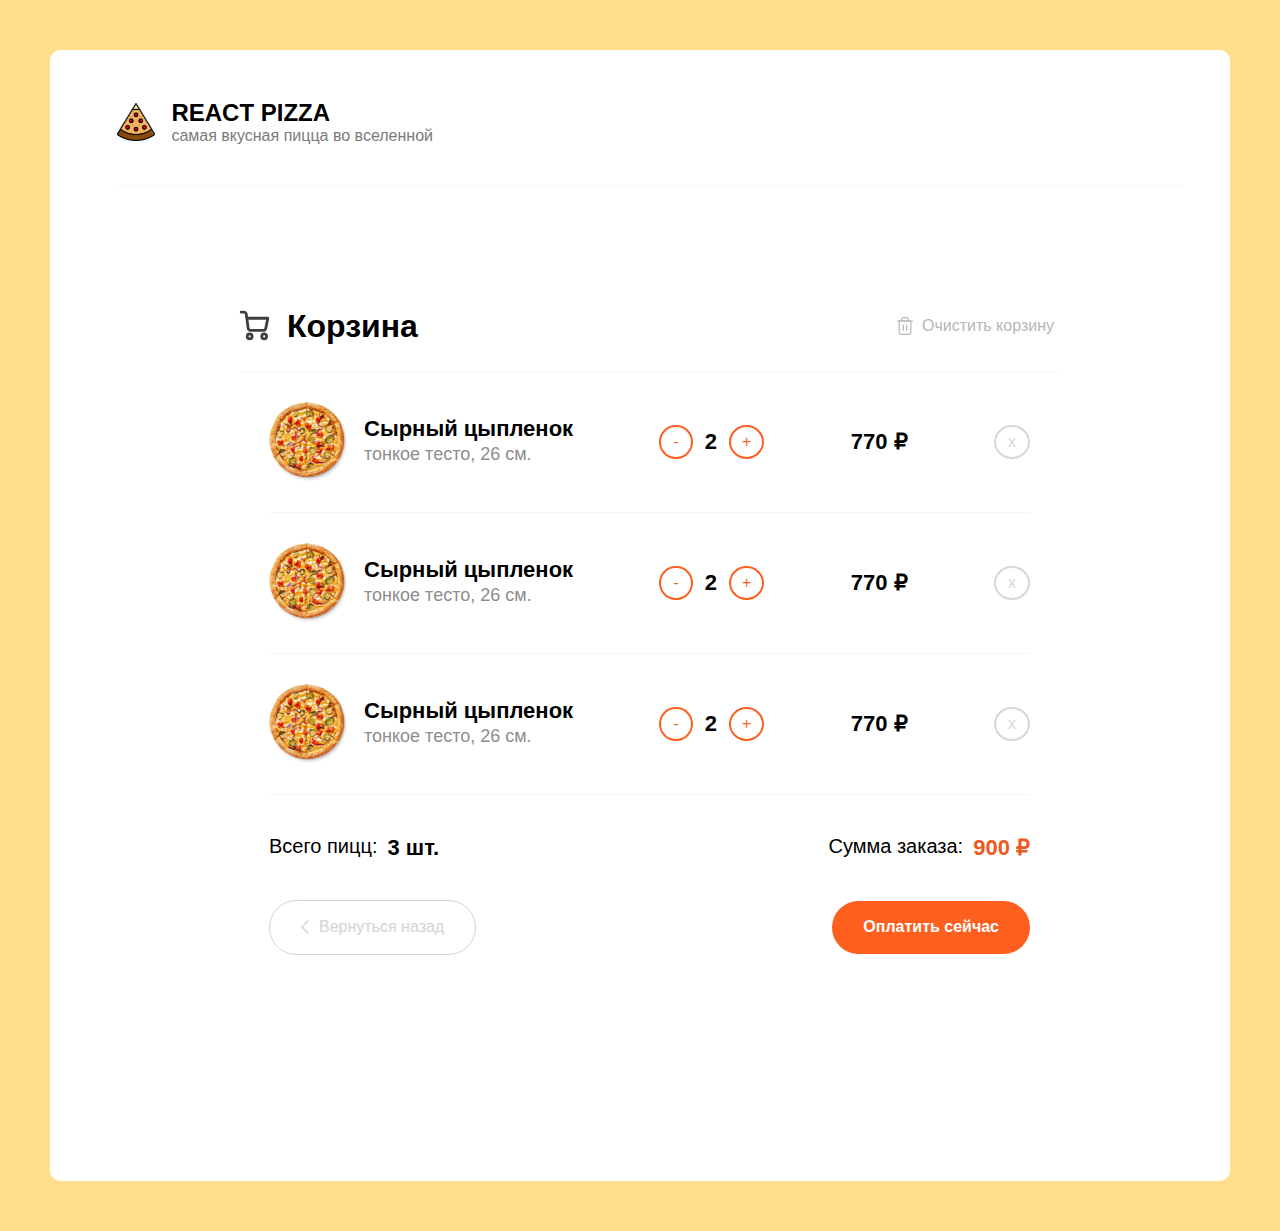
==== basket.html @ fe7db7e9 "basket implementation" ====
<!DOCTYPE html>
<html lang="en">
<head>
  <meta charset="UTF-8">
  <meta http-equiv="X-UA-Compatible" content="IE=edge">
  <meta name="viewport" content="width=device-width, initial-scale=1.0">
  <link rel="stylesheet" href="/style/style.css">
  <link rel="stylesheet" href="/style/normalize.css">
  <link rel="stylesheet" href="/style/fonts.css">
  <title>Pizza</title>
</head>
<body>
  <div class="global_wrapper">
    <header class="global_header">
      <div class="logo_name">
        <img src="/assets/images/pizza_icon.svg" alt="Pizza">
        <div class="react_pizza">
          <h1>REACT PIZZA</h1>
          <p>самая вкусная пицца во вселенной</p>
        </div>
      </div>
    </header>
    <main>
      <section class="basket_pizza">
        <div class="menu_basket">
          <div class="logo_basket">
            <svg width="31" height="31" viewBox="0 0 31 31" fill="none" xmlns="http://www.w3.org/2000/svg">
              <path d="M10.6667 28.7917C12.0014 28.7917 13.0833 27.7097 13.0833 26.375C13.0833 25.0403 12.0014 23.9583 10.6667 23.9583C9.33198 23.9583 8.25 25.0403 8.25 26.375C8.25 27.7097 9.33198 28.7917 10.6667 28.7917Z" stroke="#3F3F3F" stroke-width="2.8" stroke-linecap="round" stroke-linejoin="round"/>
              <path d="M25.1667 28.7917C26.5014 28.7917 27.5833 27.7097 27.5833 26.375C27.5833 25.0403 26.5014 23.9583 25.1667 23.9583C23.832 23.9583 22.75 25.0403 22.75 26.375C22.75 27.7097 23.832 28.7917 25.1667 28.7917Z" stroke="#3F3F3F" stroke-width="2.8" stroke-linecap="round" stroke-linejoin="round"/>
              <path d="M7.85117 8.24999H28.7916L26.7616 18.3879C26.6511 18.9442 26.3484 19.4439 25.9066 19.7996C25.4648 20.1553 24.912 20.3442 24.3449 20.3333H11.5728C10.9828 20.3383 10.4113 20.1273 9.96612 19.74C9.52095 19.3527 9.23286 18.8159 9.15617 18.2308L7.3195 4.31083C7.24334 3.72991 6.95872 3.19643 6.51862 2.80968C6.07852 2.42292 5.5129 2.20922 4.927 2.20833H2.20825" stroke="#3F3F3F" stroke-width="2.8" stroke-linecap="round" stroke-linejoin="round"/>
            </svg>
            <h2>Корзина</h2>
          </div>
          <button class="delet_basket"> 
            <svg width="20" height="20" viewBox="0 0 20 20" fill="none" xmlns="http://www.w3.org/2000/svg">
              <path d="M2.5 5H4.16667H17.5" stroke="#B6B6B6" stroke-width="1.2" stroke-linecap="round" stroke-linejoin="round"/>
              <path d="M6.66663 5.00001V3.33334C6.66663 2.89131 6.84222 2.46739 7.15478 2.15483C7.46734 1.84227 7.89127 1.66667 8.33329 1.66667H11.6666C12.1087 1.66667 12.5326 1.84227 12.8451 2.15483C13.1577 2.46739 13.3333 2.89131 13.3333 3.33334V5.00001M15.8333 5.00001V16.6667C15.8333 17.1087 15.6577 17.5326 15.3451 17.8452C15.0326 18.1577 14.6087 18.3333 14.1666 18.3333H5.83329C5.39127 18.3333 4.96734 18.1577 4.65478 17.8452C4.34222 17.5326 4.16663 17.1087 4.16663 16.6667V5.00001H15.8333Z" stroke="#B6B6B6" stroke-width="1.2" stroke-linecap="round" stroke-linejoin="round"/>
              <path d="M8.33337 9.16667V14.1667" stroke="#B6B6B6" stroke-width="1.2" stroke-linecap="round" stroke-linejoin="round"/>
              <path d="M11.6666 9.16667V14.1667" stroke="#B6B6B6" stroke-width="1.2" stroke-linecap="round" stroke-linejoin="round"/>
            </svg>
            <span>Очистить корзину</span>
          </button>
        </div>
        <div class="pizza_selection_basket">
          <div class="line">
            <div class="type_pizza">
              <img src="/assets/images/mini_cheeseburger_pizza.png" alt="pizza">
              <div class="description_pizza">
                <h2>Сырный цыпленок</h2>
                <div class="characteristics_pizza">тонкое тесто, 26 см.</div>
              </div>
            </div>
            <div class="changes_pizza">
              <button><div class="minus_pizza">-</div></button>
              <div class="number_pizza">2</div>
              <button><div class="plus_pizza">+</div></button>
            </div>
            <div class="cost_pizza">770 ₽</div>
            <div class="remove_pizza">
              <button><div class="remove">x</div></button>
            </div>
          </div>
          <div class="line">
            <div class="type_pizza">
              <img src="/assets/images/mini_cheeseburger_pizza.png" alt="pizza">
              <div class="description_pizza">
                <h2>Сырный цыпленок</h2>
                <div class="characteristics_pizza">тонкое тесто, 26 см.</div>
              </div>
            </div>
            <div class="changes_pizza">
              <button><div class="minus_pizza">-</div></button>
              <div class="number_pizza">2</div>
              <button><div class="plus_pizza">+</div></button>
            </div>
            <div class="cost_pizza">770 ₽</div>
            <div class="remove_pizza">
              <button><div class="remove">x</div></button>
            </div>
          </div>
          <div class="line">
            <div class="type_pizza">
              <img src="/assets/images/mini_cheeseburger_pizza.png" alt="pizza">
              <div class="description_pizza">
                <h2>Сырный цыпленок</h2>
                <div class="characteristics_pizza">тонкое тесто, 26 см.</div>
              </div>
            </div>
            <div class="changes_pizza">
              <button><div class="minus_pizza">-</div></button>
              <div class="number_pizza">2</div>
              <button><div class="plus_pizza">+</div></button>
            </div>
            <div class="cost_pizza">770 ₽</div>
            <div class="remove_pizza">
              <button><div class="remove">x</div></button>
            </div>
          </div>
          <div class="order_total">
            <div class="total_pizza">
              <h4>Всего пицц:</h4>
              <div>3 шт.</div>
            </div>
            <div class="order_price"> 
              <h4>Сумма заказа:</h4>
              <div>900 ₽</div>
            </div>
          </div>
          <div class="result_basket">
            <button class="come_back">
              <svg width="8" height="14" viewBox="0 0 8 14" fill="none" xmlns="http://www.w3.org/2000/svg">
                <path d="M7 13L1 6.93015L6.86175 1" stroke="#D3D3D3" stroke-width="1.5" stroke-linecap="round" stroke-linejoin="round"/>
              </svg>
              <div>Вернуться назад</div>
            </button>
            <button class="pay_pizza">
              Оплатить сейчас
            </button>
          </div>
        </div>
      </section>
    </main>
  </div>
</body>
</html>
---- style/style.css ----
body {
  background-color: #FFDF8C;
  padding: 50px;
  font-family: 'Proxima Nova', sans-serif;
  font-weight: 400;
}

.global_wrapper {
  background-color: #FFFFFF;
  border-radius: 10px;
  height: 100%;
  width: 100%;
  padding: 49px 48px 96px 67px;
  box-sizing: border-box;
}

.global_header {
  display: flex;
  justify-content: space-between;
  border-bottom: 1px solid #F6F6F6;
  padding-bottom: 40px;
}

.logo_name {
  display: flex;
  justify-content: space-between;
  align-items: center;
  width: 316px;
}

.logo_name img{
  width: 38px;
  height: 38px;
}

.react_pizza h1 {
  margin: 0;
  font-weight: 800;
  font-size: 24px;
}

.react_pizza p{
  margin: 0;
  color: #7B7B7B;
  font-size: 16px;
}


.basket {
  display: flex;
  justify-content: space-between;
  padding: 0 23px;
  align-items: center;
  width: 150px;
  height: 50px;
  border: none;
  border-radius: 50px;
  background-color: #FE5F1E;
  color: #FFFFFF;
  cursor: pointer;
}

.basket_divider {
  width: 1px;
  height: 25px;
  background-color: #FFFFFF;
}

.menu_filter,
.filter ul,
.sort {
  display: flex;
  justify-content: space-between;
  margin: 0;
  padding: 0;
}

.filter ul {
  gap: 9px;
}

.filter li {
  list-style-type: none;
}

.menu_filter {
  margin-top: 40px;
}

a {
  text-decoration: none;
}

.button_filter,
.button_filter.active {
  background-color: #F9F9F9;
  border: none;
  border-radius: 50px;
  cursor: pointer;
  padding: 0 25px;
  height: 46px;
  display: flex;
  justify-content: center;
  align-items: center;
}

.button_filter.active,
.button_filter:hover {
  background-color: #282828;
  color: #FFFFFF;
}

.sort {
  display: flex;
  gap: 10px;
  justify-content: space-between;
  align-items: center;
  font-weight: 700;
  font-size: 14px;
}

.sort_selection {
  font-weight: 400;
  font-size: 14px;
  color: #FE5F1E;
  cursor: pointer;
  position: relative;
}

.selection_box {
  position: absolute;
  background: #FFFFFF;
  box-shadow: 0px 5px 15px rgba(0, 0, 0, 0.09);
  border-radius: 10px;
  width: 132px;
  height: 136px;
  right: 90px;
  top: 275px;
  padding: 5px 0;
}

.selection_box li {
  list-style-type: none; 
  margin: 0; 
}

.selection_box ul {
  padding: 0;
  margin: 0;
}

.selection_box li button {
  border: none;
  background-color: #FFFFFF;
  padding: 10px 22px 11px 14px;
  width: 135px;
  cursor: pointer;
  margin: 5px 0;
  font-size: 14px;
}

.selection_box li button:hover,
.selection_box li button.active {
  background-color: #FE5F1E0D;
  color: #FE5F1E;
}

.list_pizza{
  display: flex;
  justify-content: space-between;
  flex-wrap: wrap;
  gap: 65px 5px;
}

.all_pizza h2 {
  font-weight: 700;
  font-size: 32px;
  margin: 32px 0 35px 0;
}

.pizza h3{
  margin: 0;
  margin-top: 11px;
  margin-bottom: 22px;
  font-weight: 800;
  font-size: 20px;
  text-align: center;
}

.options_pizza {
  background-color: #F3F3F3;
  border-radius: 10px;
  width: 280px;
  display: flex;
  justify-content: center;
  flex-wrap: wrap;
  gap: 7px 0;
  margin-bottom: 24px;
}

.dough_pizza {
  display: flex;
  gap: 0 3px;
}

.size_pizza {
  display: flex;
  gap: 0 26px;
}

.options_pizza button,
.options_pizza button.active{
  border: none;
  cursor: pointer;
}

.options_pizza button.active{
  background-color: #FFFFFF;
  border-radius: 5px;
}


.dough_pizza button {
  padding: 7px 30px 10px 30px;
  margin-top: 7px;
  background-color: #F3F3F3;
  font-weight: 700;
  font-size: 14px;
}

.size_pizza button {
  padding: 7px 15px 10px 15px;
  margin-bottom: 7px;
  background-color: #F3F3F3;
  font-weight: 700;
  font-size: 14px;
}

.price_addition_pizza {
  display: flex;
  justify-content: space-between;
}

.price_pizza {
  font-weight: 700;
  font-size: 22px;
  display: flex;
  gap: 0 10px;
  align-items: center;
}

.price_addition_pizza button {
  border-color: #EB5A1E;
  background-color: #FFFFFF;
  color: #EB5A1E;
  border-radius: 30px;
  font-weight: 700;
  font-size: 18px;
  padding: 0 21px 0 17px;
  height: 40px;
  display: flex;
  align-items: center;
  gap: 0 10px;
  cursor: pointer;
  border: 1px solid #EB5A1E;
}

.price_addition_pizza button:hover {
  background-color: #EB5A1E;
  color: #FFFFFF;
}

.basket_pizza {
  width: 821px;
  margin: auto;
  padding-top: 95px;
  padding-bottom: 130px;
}

.menu_basket,
.logo_basket,
.delet_basket {
  display: flex;
  align-items: center;
}

.menu_basket {
  justify-content: space-between;
  border-bottom: 1px solid #F6F6F6;
}


.logo_basket h2{
  font-weight: 700;
  font-size: 32px;
  color: #000000;
}

.delet_basket span {
  font-size: 16px;
  color: #B6B6B6;
}

.logo_basket {
  gap: 17px;
}

.delet_basket{
  gap: 7px;
  border: none;
  background-color: #FFFFFF;
  cursor: pointer;
}

.line,
.type_pizza,
.changes_pizza {
  display: flex;
  justify-content: space-between;
}

.line {
  border-bottom: 1px solid #F6F6F6;
  align-items: center;
  padding: 30px 0;
}

.pizza_selection_basket {
  padding: 0 30px;
}

.type_pizza {
  gap: 15px;
}

.type_pizza img {
  align-items: center;
}

.type_pizza h2{
  margin: 0;
  padding-top: 14px;
  font-weight: 700;
  font-size: 22px;
  color: #000000;
}

.characteristics_pizza {
  padding-top: 3px;
  font-size: 18px;
  color: #8D8D8D;
}

.changes_pizza {
  gap: 12px;
  align-items: center;
}

.changes_pizza button {
  border: none;
  background-color: #FFFFFF;
  border: 2px solid #FE5F1E;
  border-radius: 50%;
  cursor: pointer;
}

.minus_pizza,
.plus_pizza {
  color: #FE5F1E;
  align-items: center;
}

.minus_pizza {
  padding: 5px 6px;
}

.plus_pizza {
  padding: 5px;
}

.number_pizza {
  font-weight: 700;
  font-size: 22px;
  color: #000000;
}

.cost_pizza {
  font-weight: 700;
  font-size: 22px;
  color: #000000;
}

.remove_pizza button {
  border: none;
  background-color: #FFFFFF;
  border: 2px solid #D7D7D7;
  border-radius: 50%;
  cursor: pointer;
}

.remove {
  color: #D7D7D7;
  padding: 5px 6px;
  align-items: center;
}

.order_total {
  display: flex;
  justify-content: space-between;
  align-items: center;
  padding-top: 40px;
}

.total_pizza,
.order_price {
  display: flex;
  gap: 10px;
}

.total_pizza h4,
.order_price h4{
  margin: 0;
  font-weight: 400;
  font-size: 20px;
  color: #000000;
}

.total_pizza div{
  font-weight: 700;
  font-size: 22px;
  color: #000000;
}

.order_price div{
  font-weight: 700;
  font-size: 22px;
  color: #EB5A1E;
}

.result_basket{
  padding-top: 40px;
  display: flex;
  justify-content: space-between;
  align-items: center;
}

.come_back {
  display: flex;
  gap: 10px;
  align-items: center;
  padding: 17px 31px;
  border: none;
  background-color: #FFFFFF;
  border: 1px solid #D3D3D3;
  border-radius: 30px;
  cursor: pointer;
}

.come_back div{
  color: #D3D3D3;
}

.pay_pizza {
  padding: 17px 31px;
  border: none;
  background-color: #FE5F1E;
  border-radius: 30px;
  cursor: pointer;
  color: #FFFFFF;
  font-weight: 700;
  font-size: 16px;
}
---- style/fonts.css ----
@font-face {
  font-family: "Proxima Nova";
  font-style: normal;
  font-weight: 400;
  src: url("/assets/fonts/ProximaNova/ProximaNova-Regular.ttf") format("ttf"),
}

@font-face {
  font-family: "Proxima Nova";
  font-style: normal;
  font-weight: 700;
  src: url("/assets/fonts/ProximaNova/ProximaNova-Bold.ttf") format("ttf"),
}

@font-face {
  font-family: "Proxima Nova";
  font-style: normal;
  font-weight: 800;
  src: url("/assets/fonts/ProximaNova/ProximaNova-Extrabld.ttf") format("ttf"),
}
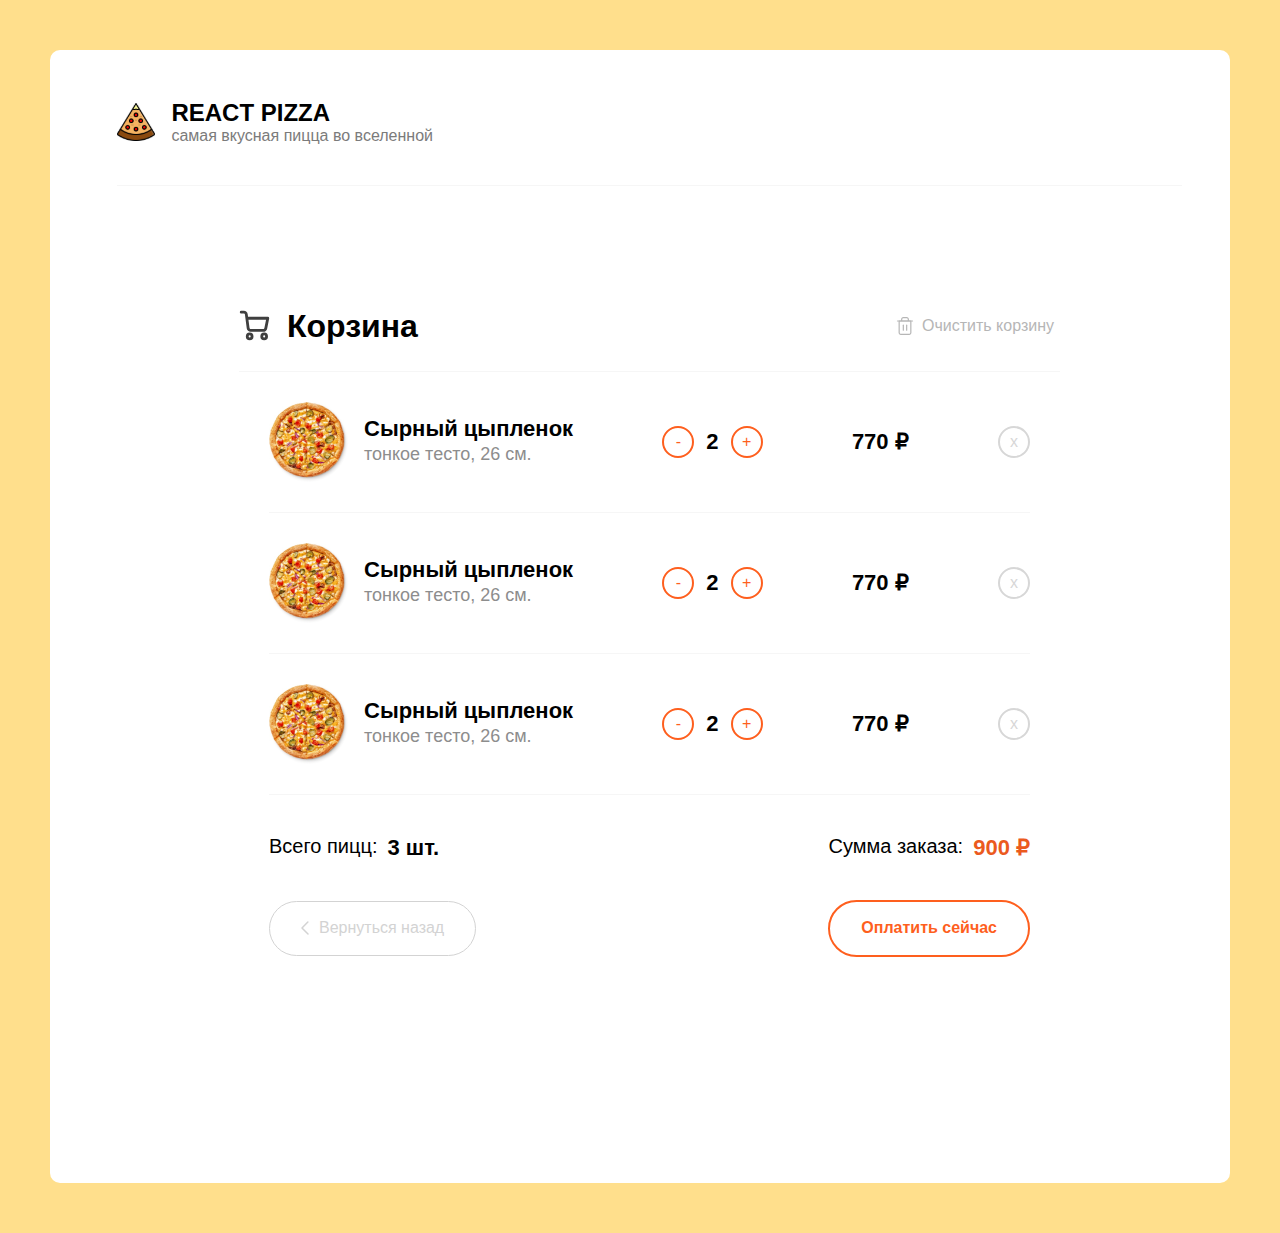
==== commit b62a90cb: "empty bascet implementation" ====
--- a/basket.html
+++ b/basket.html
@@ -31,15 +31,17 @@
             </svg>
             <h2>Корзина</h2>
           </div>
-          <button class="delet_basket"> 
-            <svg width="20" height="20" viewBox="0 0 20 20" fill="none" xmlns="http://www.w3.org/2000/svg">
-              <path d="M2.5 5H4.16667H17.5" stroke="#B6B6B6" stroke-width="1.2" stroke-linecap="round" stroke-linejoin="round"/>
-              <path d="M6.66663 5.00001V3.33334C6.66663 2.89131 6.84222 2.46739 7.15478 2.15483C7.46734 1.84227 7.89127 1.66667 8.33329 1.66667H11.6666C12.1087 1.66667 12.5326 1.84227 12.8451 2.15483C13.1577 2.46739 13.3333 2.89131 13.3333 3.33334V5.00001M15.8333 5.00001V16.6667C15.8333 17.1087 15.6577 17.5326 15.3451 17.8452C15.0326 18.1577 14.6087 18.3333 14.1666 18.3333H5.83329C5.39127 18.3333 4.96734 18.1577 4.65478 17.8452C4.34222 17.5326 4.16663 17.1087 4.16663 16.6667V5.00001H15.8333Z" stroke="#B6B6B6" stroke-width="1.2" stroke-linecap="round" stroke-linejoin="round"/>
-              <path d="M8.33337 9.16667V14.1667" stroke="#B6B6B6" stroke-width="1.2" stroke-linecap="round" stroke-linejoin="round"/>
-              <path d="M11.6666 9.16667V14.1667" stroke="#B6B6B6" stroke-width="1.2" stroke-linecap="round" stroke-linejoin="round"/>
-            </svg>
-            <span>Очистить корзину</span>
-          </button>
+          <a href="/emptyBasket.html">
+            <button class="delet_basket"> 
+              <svg width="20" height="20" viewBox="0 0 20 20" fill="none" xmlns="http://www.w3.org/2000/svg">
+                <path d="M2.5 5H4.16667H17.5" stroke="#B6B6B6" stroke-width="1.2" stroke-linecap="round" stroke-linejoin="round"/>
+                <path d="M6.66663 5.00001V3.33334C6.66663 2.89131 6.84222 2.46739 7.15478 2.15483C7.46734 1.84227 7.89127 1.66667 8.33329 1.66667H11.6666C12.1087 1.66667 12.5326 1.84227 12.8451 2.15483C13.1577 2.46739 13.3333 2.89131 13.3333 3.33334V5.00001M15.8333 5.00001V16.6667C15.8333 17.1087 15.6577 17.5326 15.3451 17.8452C15.0326 18.1577 14.6087 18.3333 14.1666 18.3333H5.83329C5.39127 18.3333 4.96734 18.1577 4.65478 17.8452C4.34222 17.5326 4.16663 17.1087 4.16663 16.6667V5.00001H15.8333Z" stroke="#B6B6B6" stroke-width="1.2" stroke-linecap="round" stroke-linejoin="round"/>
+                <path d="M8.33337 9.16667V14.1667" stroke="#B6B6B6" stroke-width="1.2" stroke-linecap="round" stroke-linejoin="round"/>
+                <path d="M11.6666 9.16667V14.1667" stroke="#B6B6B6" stroke-width="1.2" stroke-linecap="round" stroke-linejoin="round"/>
+              </svg>
+              <span>Очистить корзину</span>
+            </button>
+          </a>
         </div>
         <div class="pizza_selection_basket">
           <div class="line">
@@ -51,14 +53,12 @@
               </div>
             </div>
             <div class="changes_pizza">
-              <button><div class="minus_pizza">-</div></button>
+              <button>-</button>
               <div class="number_pizza">2</div>
-              <button><div class="plus_pizza">+</div></button>
+              <button>+</button>
             </div>
             <div class="cost_pizza">770 ₽</div>
-            <div class="remove_pizza">
-              <button><div class="remove">x</div></button>
-            </div>
+            <button class="remove_pizza">x</button>
           </div>
           <div class="line">
             <div class="type_pizza">
@@ -69,14 +69,12 @@
               </div>
             </div>
             <div class="changes_pizza">
-              <button><div class="minus_pizza">-</div></button>
+              <button>-</button>
               <div class="number_pizza">2</div>
-              <button><div class="plus_pizza">+</div></button>
+              <button>+</button>
             </div>
             <div class="cost_pizza">770 ₽</div>
-            <div class="remove_pizza">
-              <button><div class="remove">x</div></button>
-            </div>
+            <button class="remove_pizza">x</button>
           </div>
           <div class="line">
             <div class="type_pizza">
@@ -87,14 +85,12 @@
               </div>
             </div>
             <div class="changes_pizza">
-              <button><div class="minus_pizza">-</div></button>
+              <button>-</button>
               <div class="number_pizza">2</div>
-              <button><div class="plus_pizza">+</div></button>
+              <button>+</button>
             </div>
             <div class="cost_pizza">770 ₽</div>
-            <div class="remove_pizza">
-              <button><div class="remove">x</div></button>
-            </div>
+            <button class="remove_pizza">x</button>
           </div>
           <div class="order_total">
             <div class="total_pizza">
@@ -107,12 +103,14 @@
             </div>
           </div>
           <div class="result_basket">
-            <button class="come_back">
-              <svg width="8" height="14" viewBox="0 0 8 14" fill="none" xmlns="http://www.w3.org/2000/svg">
-                <path d="M7 13L1 6.93015L6.86175 1" stroke="#D3D3D3" stroke-width="1.5" stroke-linecap="round" stroke-linejoin="round"/>
-              </svg>
-              <div>Вернуться назад</div>
-            </button>
+            <a href="/index.html">
+              <button class="come_back">
+                <svg width="8" height="14" viewBox="0 0 8 14" fill="none" xmlns="http://www.w3.org/2000/svg">
+                  <path d="M7 13L1 6.93015L6.86175 1" stroke="#D3D3D3" stroke-width="1.5" stroke-linecap="round" stroke-linejoin="round"/>
+                </svg>
+                <div>Вернуться назад</div>
+              </button>
+            </a>
             <button class="pay_pizza">
               Оплатить сейчас
             </button>
--- a/style/style.css
+++ b/style/style.css
@@ -312,6 +312,15 @@
   cursor: pointer;
 }
 
+.delet_basket:hover svg path {
+  stroke:#FE5F1E;
+}
+
+.delet_basket:hover span {
+  color: #FE5F1E;
+}
+
+
 .line,
 .type_pizza,
 .changes_pizza {
@@ -362,20 +371,10 @@
   border: 2px solid #FE5F1E;
   border-radius: 50%;
   cursor: pointer;
-}
-
-.minus_pizza,
-.plus_pizza {
   color: #FE5F1E;
   align-items: center;
-}
-
-.minus_pizza {
-  padding: 5px 6px;
-}
-
-.plus_pizza {
-  padding: 5px;
+  width: 32px;
+  height: 32px;
 }
 
 .number_pizza {
@@ -390,18 +389,22 @@
   color: #000000;
 }
 
-.remove_pizza button {
+.remove_pizza {
   border: none;
   background-color: #FFFFFF;
   border: 2px solid #D7D7D7;
   border-radius: 50%;
   cursor: pointer;
-}
-
-.remove {
   color: #D7D7D7;
   padding: 5px 6px;
   align-items: center;
+  width: 32px;
+  height: 32px;
+}
+
+.remove_pizza:hover {
+  border: 2px solid #EB5A1E;
+  color: #EB5A1E;
 }
 
 .order_total {
@@ -460,13 +463,90 @@
   color: #D3D3D3;
 }
 
+.come_back:hover {
+  background-color: #282828;
+}
+
+
 .pay_pizza {
   padding: 17px 31px;
   border: none;
+  border: 2px solid #FE5F1E;
+  background-color: #FFFFFF;
+  border-radius: 30px;
+  cursor: pointer;
+  color: #FE5F1E;
+  font-weight: 700;
+  font-size: 16px;
+}
+
+.pay_pizza:hover {
   background-color: #FE5F1E;
+  color: #FFFFFF;
+}
+
+.wrapper {
+  width: 547px;
+  margin: auto;
+}
+
+.empty_basket{
+  margin: 163px 0 15px 0;
+  display: flex;
+  justify-content: center;
+  gap: 10px;
+  align-items: center;
+}
+
+.empty_basket img {
+  width: 32px;
+  height: 32px;
+}
+
+.empty_basket h2 {
+  margin: 0;
+  font-weight: 700;
+  font-size: 32px;
+  color: #000000;
+}
+
+.basket_picture {
+  display: block;
+  width: 300px;
+  height: 255px;
+  margin: auto;
+  margin-bottom: 74px;
+  text-align: center;
+}
+
+.text_empty_basket p {
+  margin: 0;
+  font-size: 18px;
+  color: #777777;
+  text-align: center;
+  padding-bottom: 10px;
+}
+
+.text_empty_basket {
+  margin-bottom: 45px;
+}
+
+.back_pizza {
+  align-items: center;
+  padding: 17px 31px;
+  border: none;
+  background-color: #FFFFFF;
+  border: 1px solid #777777;
   border-radius: 30px;
   cursor: pointer;
+  color: #777777;
+  font-weight: 700;
+  font-size: 16px;
+  display: block;
+  margin: auto;
+}
+
+.back_pizza:hover {
+  background-color: #282828;
   color: #FFFFFF;
-  font-weight: 700;
-  font-size: 16px;
 }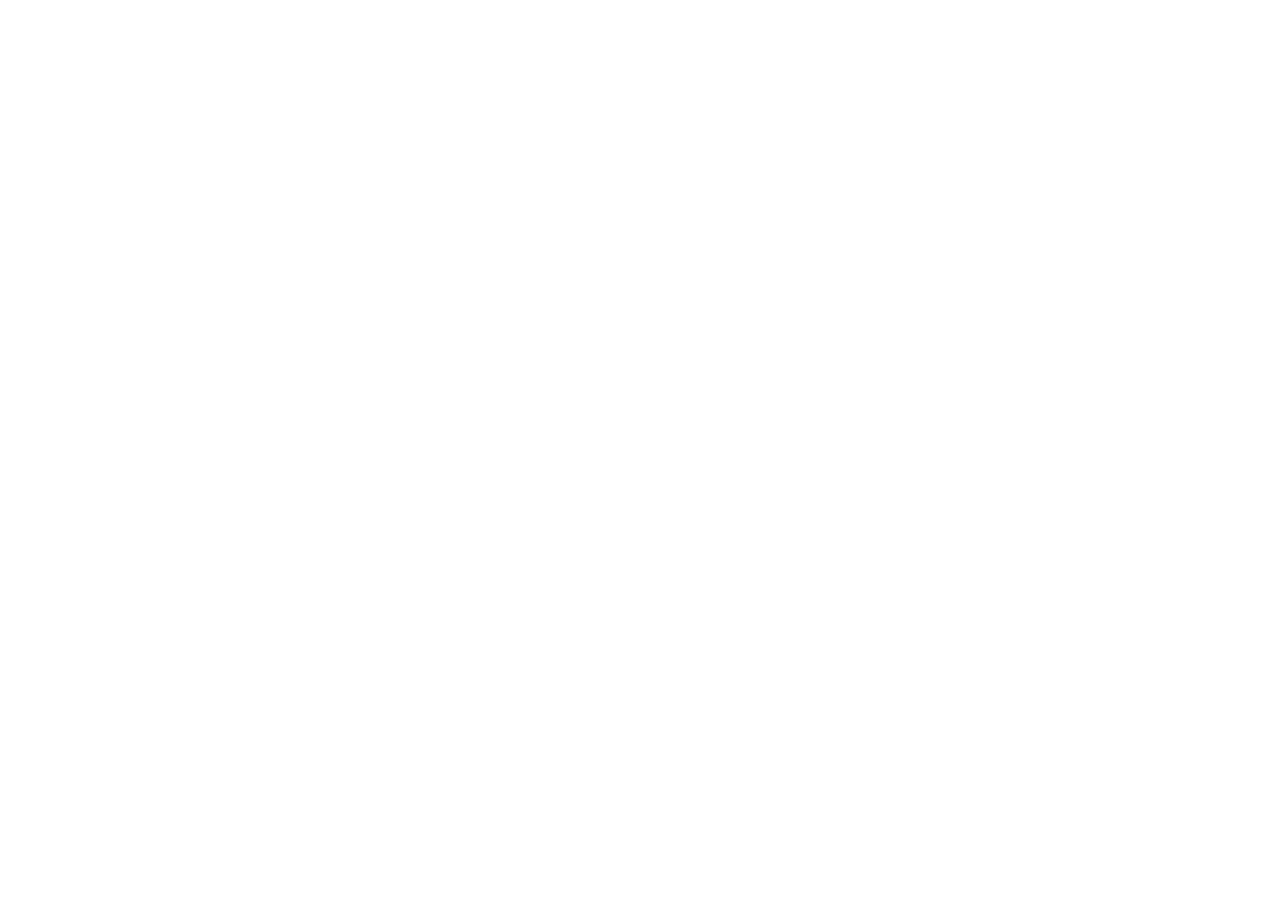
==== commit 41e6a2df: "implementation of the cart" ====
--- a/basket.html
+++ b/basket.html
@@ -1,4 +1,4 @@
-<!DOCTYPE html>
+<!-- <!DOCTYPE html>
 <html lang="en">
 <head>
   <meta charset="UTF-8">
@@ -60,38 +60,6 @@
             <div class="cost_pizza">770 ₽</div>
             <button class="remove_pizza">x</button>
           </div>
-          <div class="line">
-            <div class="type_pizza">
-              <img src="/assets/images/mini_cheeseburger_pizza.png" alt="pizza">
-              <div class="description_pizza">
-                <h2>Сырный цыпленок</h2>
-                <div class="characteristics_pizza">тонкое тесто, 26 см.</div>
-              </div>
-            </div>
-            <div class="changes_pizza">
-              <button>-</button>
-              <div class="number_pizza">2</div>
-              <button>+</button>
-            </div>
-            <div class="cost_pizza">770 ₽</div>
-            <button class="remove_pizza">x</button>
-          </div>
-          <div class="line">
-            <div class="type_pizza">
-              <img src="/assets/images/mini_cheeseburger_pizza.png" alt="pizza">
-              <div class="description_pizza">
-                <h2>Сырный цыпленок</h2>
-                <div class="characteristics_pizza">тонкое тесто, 26 см.</div>
-              </div>
-            </div>
-            <div class="changes_pizza">
-              <button>-</button>
-              <div class="number_pizza">2</div>
-              <button>+</button>
-            </div>
-            <div class="cost_pizza">770 ₽</div>
-            <button class="remove_pizza">x</button>
-          </div>
           <div class="order_total">
             <div class="total_pizza">
               <h4>Всего пицц:</h4>
@@ -119,5 +87,7 @@
       </section>
     </main>
   </div>
+  <script type="module" src="/utils.js"></script>
+  <script type="module" src="/cart.js"></script>
 </body>
-</html>+</html> -->--- a/style/style.css
+++ b/style/style.css
@@ -1,3 +1,7 @@
+html {
+  scroll-behavior: smooth;
+}
+
 body {
   background-color: #FFDF8C;
   padding: 50px;
@@ -12,6 +16,7 @@
   width: 100%;
   padding: 49px 48px 96px 67px;
   box-sizing: border-box;
+  box-shadow: 0px 15px 20px rgba(0, 0, 0, 0.03);
 }
 
 .global_header {
@@ -64,6 +69,11 @@
   width: 1px;
   height: 25px;
   background-color: #FFFFFF;
+}
+
+.basket_quantity{
+  display: flex;
+  gap: 6px;
 }
 
 .menu_filter,
@@ -128,6 +138,7 @@
 }
 
 .selection_box {
+  display: none;
   position: absolute;
   background: #FFFFFF;
   box-shadow: 0px 5px 15px rgba(0, 0, 0, 0.09);
@@ -139,6 +150,10 @@
   padding: 5px 0;
 }
 
+.sort:hover .selection_box {
+  display: block;
+}
+
 .selection_box li {
   list-style-type: none; 
   margin: 0; 
@@ -153,7 +168,7 @@
   border: none;
   background-color: #FFFFFF;
   padding: 10px 22px 11px 14px;
-  width: 135px;
+  width: 100%;
   cursor: pointer;
   margin: 5px 0;
   font-size: 14px;
@@ -165,7 +180,12 @@
   color: #FE5F1E;
 }
 
-.list_pizza{
+.pizza_list_line {
+  border-bottom: 1px solid #F6F6F6;
+  padding-top: 40px;
+}
+
+.list_pizza {
   display: flex;
   justify-content: space-between;
   flex-wrap: wrap;
@@ -187,6 +207,11 @@
   text-align: center;
 }
 
+.pizza img {
+  display: block;
+  margin: auto;
+}
+
 .options_pizza {
   background-color: #F3F3F3;
   border-radius: 10px;
@@ -196,6 +221,11 @@
   flex-wrap: wrap;
   gap: 7px 0;
   margin-bottom: 24px;
+  height: 95px;
+}
+
+.options_pizza form {
+  margin-top: 11px;
 }
 
 .dough_pizza {
@@ -208,32 +238,36 @@
   gap: 0 26px;
 }
 
-.options_pizza button,
-.options_pizza button.active{
-  border: none;
-  cursor: pointer;
-}
-
-.options_pizza button.active{
-  background-color: #FFFFFF;
+.dough_pizza input[type="radio"],
+.size_pizza input[type="radio"]{
+  display: none;
+}
+
+.dough_pizza input[type="radio"]:checked+label,
+.size_pizza input[type="radio"]:checked+label,
+.dough_pizza input+label:hover,
+.size_pizza input+label:hover {
+  background-color: #ffffff;
   border-radius: 5px;
 }
 
-
-.dough_pizza button {
+.dough_pizza label{
+  border: none;
   padding: 7px 30px 10px 30px;
   margin-top: 7px;
   background-color: #F3F3F3;
   font-weight: 700;
   font-size: 14px;
-}
-
-.size_pizza button {
+  cursor: pointer;
+}
+
+.size_pizza label{
   padding: 7px 15px 10px 15px;
   margin-bottom: 7px;
   background-color: #F3F3F3;
   font-weight: 700;
   font-size: 14px;
+  cursor: pointer;
 }
 
 .price_addition_pizza {
@@ -271,10 +305,10 @@
 }
 
 .basket_pizza {
-  width: 821px;
+  width: 1050px;
   margin: auto;
-  padding-top: 95px;
-  padding-bottom: 130px;
+  padding-top: 80px;
+  padding-bottom: 110px;
 }
 
 .menu_basket,
@@ -322,10 +356,15 @@
 
 
 .line,
-.type_pizza,
 .changes_pizza {
   display: flex;
   justify-content: space-between;
+}
+
+.type_pizza {
+  display: flex;
+  gap: 15px;
+  width: 332px;
 }
 
 .line {
